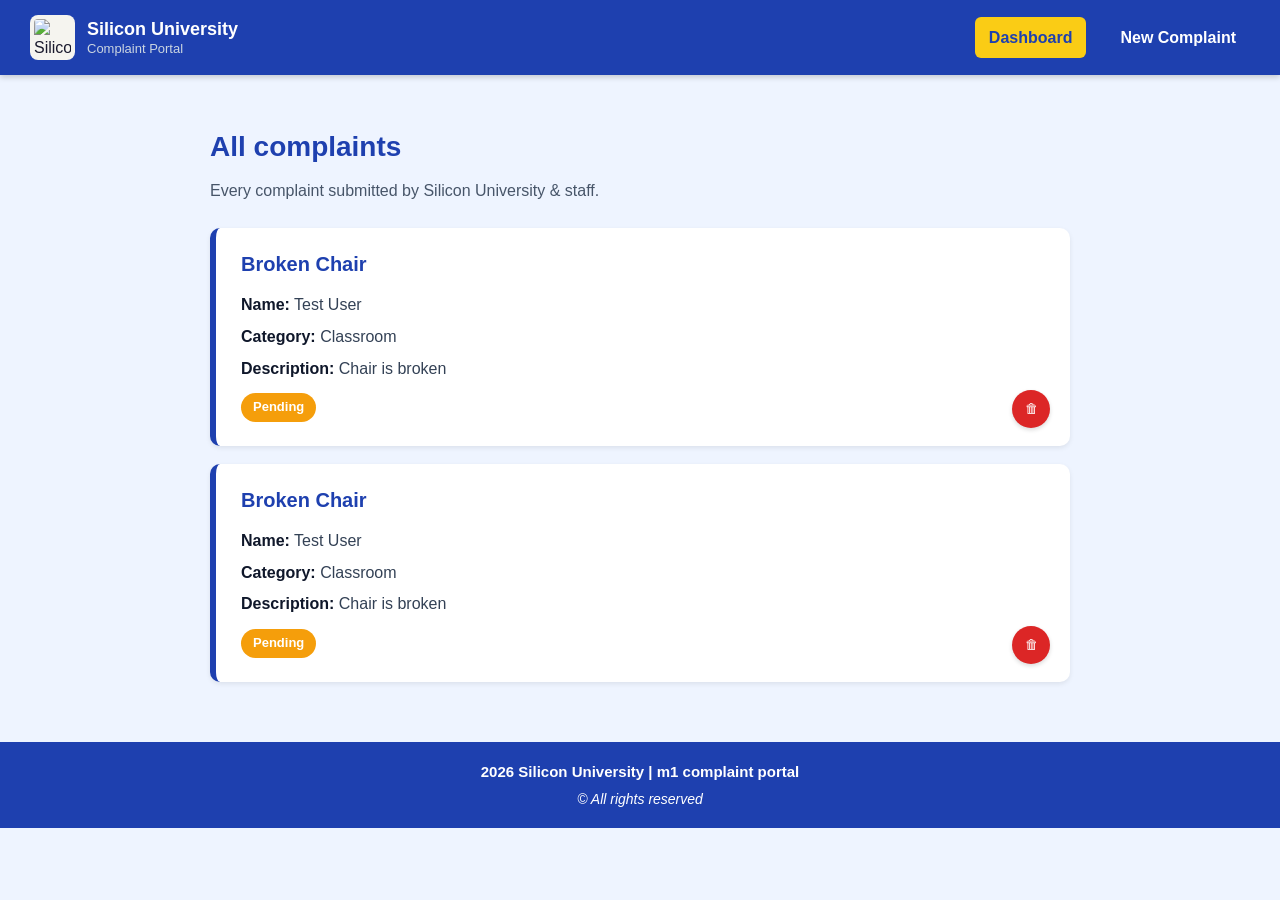
==== index.html @ ccbb4eb6 "Revert "replaced innerHTML with dom's text content" This reverts commit e5e8e9df030dba15512a49da155b" ====
<!doctype html>
<html lang="en">
  <head>
    <meta charset="UTF-8" />
    <meta name="viewport" content="width=device-width, initial-scale=1.0" />
    <title>Dashboard | Silicon University Complaint Portal</title>
    <link rel="stylesheet" href="./css/style.css" />
  </head>
  <body>
    <!-- HEADER -->
    <header class="site-header">
      <a class="brand" href="index.html">
        <img
          src="./images/sit.png"
          alt="Silicon University logo"
          class="brand-logo"
        />
        <div class="brand-text">
          <span class="brand-title">Silicon University</span>
          <span class="brand-sub">Complaint Portal</span>
        </div>
      </a>
      <nav class="site-nav">
        <a href="index.html" class="active">Dashboard</a>
        <a href="add.html">New Complaint</a>
      </nav>
    </header>

    <!-- MAIN -->
    <main class="site-main">
      <h2>All complaints</h2>
      <p class="lead">
        Every complaint submitted by Silicon University &amp; staff.
      </p>

      <div class="complaint-list">
        <article class="complaint-card">
          <h3>Broken Chair</h3>
          <p><b>Name:</b> Test User</p>
          <p><b>Category:</b> Classroom</p>
          <p><b>Description:</b> Chair is broken</p>
          <span class="status status-pending">Pending</span>
          <button class="delete-btn">🗑</button>
        </article>

        <article class="complaint-card">
          <h3>Broken Chair</h3>
          <p><b>Name:</b> Test User</p>
          <p><b>Category:</b> Classroom</p>
          <p><b>Description:</b> Chair is broken</p>
          <span class="status status-pending">Pending</span>
          <button class="delete-btn">🗑</button>
        </article>
      </div>
    </main>

    <!-- FOOTER -->
    <footer class="site-footer">
      <h4>2026 Silicon University | m1 complaint portal</h4>
      <p><em>&copy; All rights reserved</em></p>
    </footer>

    <!-- JS -->
    <script>
      async function loadComplaints() {
        try {
          const response = await fetch(
            "http://localhost:8080/complaintportalm1/complaints",
          );

          // convert response → JSON
          const data = await response.json();

          console.log(data);

          // select container
          const container = document.querySelector(".complaint-list");

          // clear old content
          container.replaceChildren();

          // loop through complaints
          data.forEach((c) => {
            const card = document.createElement("article");
            card.classList.add("complaint-card");

            // title
            const title = document.createElement("h3");
            title.textContent = c.title;

            // name
            const name = document.createElement("p");
            const nameBold = document.createElement("b");
            nameBold.textContent = "Name: ";
            name.appendChild(nameBold);
            name.appendChild(document.createTextNode(c.name));

            // category
            const category = document.createElement("p");
            const categoryBold = document.createElement("b");
            categoryBold.textContent = "Category: ";
            category.appendChild(categoryBold);
            category.appendChild(document.createTextNode(c.category));

            // description
            const description = document.createElement("p");
            const descBold = document.createElement("b");
            descBold.textContent = "Description: ";
            description.appendChild(descBold);
            description.appendChild(document.createTextNode(c.description));

            // status
            const status = document.createElement("span");
            const statusText = c.status || "Pending";
            status.classList.add("status");
            const s = statusText.toLowerCase();
            if (s.includes("resolved")) status.classList.add("status-resolved");
            else if (s.includes("progress"))
              status.classList.add("status-progress");
            else status.classList.add("status-pending");
            status.textContent = statusText;

             // delete button (added to EVERY card)
               const deleteBtn = document.createElement("button");
            deleteBtn.className = "delete-btn";
            deleteBtn.innerHTML = "🗑";

            deleteBtn.onclick = async function () {

              const confirmDelete = confirm("Are you sure you want to delete?");
              if (!confirmDelete) return;

              try {
                const response = await fetch(
                  "http://localhost:8080/complaintportalm1/DeleteComplaintServlet",
                  {
                    method: "POST",
                    headers: {
                      "Content-Type": "application/x-www-form-urlencoded",
                    },
                    body: "title=" + encodeURIComponent(c.title),
                  }
                );

                if (response.ok) {
                  card.remove();
                } else {
                  alert("Delete failed");
                }

              } catch (error) {
                console.log(error);
                alert("Error deleting complaint");
              }
            };
            // append all elements
            card.appendChild(title);
            card.appendChild(name);
            card.appendChild(category);
            card.appendChild(description);
            card.appendChild(status);
            card.appendChild(deleteBtn);

            container.appendChild(card);
          });
        } catch (error) {
          console.error("Error fetching complaints:", error);
        }
      }

      // run when page loads
      loadComplaints();
    </script>
  </body>
</html>
---- css/style.css ----
* {
  margin: 0;
  padding: 0;
  box-sizing: border-box;
}

body {
  font-family: Arial, Helvetica, sans-serif;
  background-color: #eef4ff;
  color: #1a1a2e;
  line-height: 1.6;
}

/* ---------- Header / Navbar ---------- */
.site-header {
  background-color: #1e40af;
  padding: 15px 30px;
  display: flex;
  justify-content: space-between;
  align-items: center;
  box-shadow: 0 2px 6px #00000033;
  flex-wrap: wrap;
  gap: 16px;
}

.brand {
  display: flex;
  align-items: center;
  gap: 12px;
  text-decoration: none;
  color: inherit;
}

.brand-logo {
  width: 45px;
  height: 45px;
  border-radius: 8px;
  object-fit: contain;
  background-color: #f5f4ef;
  padding: 4px;
  flex-shrink: 0;
}

.brand-text {
  display: flex;
  flex-direction: column;
  line-height: 1.2;
}

.brand-title {
  color: #ffffff;
  font-size: 18px;
  font-weight: bold;
  white-space: nowrap;
}

.brand-sub {
  color: #cbd5e1;
  font-size: 13px;
  white-space: nowrap;
}

.site-nav {
  display: flex;
  align-items: center;
}

.site-nav a {
  color: #ffffff;
  text-decoration: none;
  margin-left: 20px;
  font-weight: bold;
  padding: 8px 14px;
  border-radius: 6px;
  transition: background-color 0.2s, color 0.2s;
}

.site-nav a:hover,
.site-nav a.active {
  background-color: #facc15;
  color: #1e40af;
}

/* ---------- Main ---------- */
.site-main {
  max-width: 900px;
  margin: 30px auto;
  padding: 20px;
}

.site-main h2 {
  color: #1e40af;
  font-size: 28px;
  margin-bottom: 8px;
}

.site-main > p.lead {
  color: #475569;
  margin-bottom: 25px;
}

/* ---------- Complaint cards ---------- */
.complaint-list {
  display: flex;
  flex-direction: column;
  gap: 18px;
}

.complaint-card {
  position: relative;
  background-color: #ffffff;
  border-left: 6px solid #1e40af;
  border-radius: 10px;
  padding: 20px 85px 24px 25px;
  min-height: 170px;
  box-shadow: 0 2px 5px #00000014;
  transition: box-shadow 0.2s;
}

.complaint-card:hover {
  box-shadow: 0 4px 12px #00000026;
}

.complaint-card h3 {
  color: #1e40af;
  font-size: 20px;
  margin-bottom: 12px;
}

.complaint-card p {
  margin-bottom: 6px;
  color: #334155;
}

.complaint-card p b {
  color: #0f172a;
}

/* ---------- Delete button ---------- */

.delete-btn {
  position: absolute;
  bottom: 18px;
  right: 20px;
  display: inline-flex;
  align-items: center;
  justify-content: center;
  width: 38px;
  height: 38px;
  border: none;
  border-radius: 50%;
  background-color: #dc2626;
  color: #ffffff;
  cursor: pointer;
  box-shadow: 0 2px 4px #00000026;
  transition: background-color 0.2s, transform 0.1s;
}

.delete-btn:hover {
  background-color: darkred;
  transform: scale(1.05);
}

/* ---------- Status badges ---------- */
.status {
  display: inline-block;
  padding: 4px 12px;
  border-radius: 20px;
  font-size: 13px;
  font-weight: bold;
  color: #ffffff;
  margin-top: 6px;
}

.status-pending {
  background-color: #f59e0b;
}

.status-progress {
  background-color: #3b82f6;
}

.status-resolved {
  background-color: #16a34a;
}

/* ---------- Form (for add.html) ---------- */
.form-box {
  background-color: #ffffff;
  padding: 30px;
  border-radius: 12px;
  box-shadow: 0 3px 10px #00000022;
  border-top: 6px solid #facc15;
}

.form-box h2 {
  color: #1e40af;
  margin-bottom: 5px;
}

.form-box .info {
  color: #64748b;
  margin-bottom: 20px;
}

label {
  display: block;
  margin-top: 15px;
  margin-bottom: 6px;
  font-weight: bold;
  color: #1e293b;
}

input[type="text"],
input[type="email"],
select,
textarea {
  width: 100%;
  padding: 10px 12px;
  border: 2px solid #cbd5e1;
  border-radius: 8px;
  font-size: 15px;
  font-family: Arial, sans-serif;
  background-color: #f8fafc;
}

input:focus,
select:focus,
textarea:focus {
  border-color: #1e40af;
  outline: none;
  background-color: #ffffff;
}

textarea {
  height: 110px;
  resize: vertical;
}

/* ---------- Buttons ---------- */
.btn {
  background-color: #1e40af;
  color: #ffffff;
  padding: 12px 25px;
  font-size: 16px;
  font-weight: bold;
  border: none;
  border-radius: 8px;
  cursor: pointer;
  margin-top: 20px;
}

.btn:hover {
  background-color: #facc15;
  color: #1e40af;
}

.btn-secondary {
  background-color: #e2e8f0;
  color: #1e293b;
  padding: 12px 25px;
  font-size: 16px;
  border: none;
  border-radius: 8px;
  cursor: pointer;
  margin-top: 20px;
  margin-left: 10px;
}

.btn-secondary:hover {
  background-color: #cbd5e1;
}

/* ---------- Footer ---------- */
.site-footer {
  background-color: #1e40af;
  color: #ffffff;
  text-align: center;
  padding: 18px;
  margin-top: 40px;
  font-size: 14px;
}

.site-footer h4 {
  font-size: 15px;
  margin-bottom: 4px;
}

.site-footer a {
  color: #facc15;
  text-decoration: none;
}
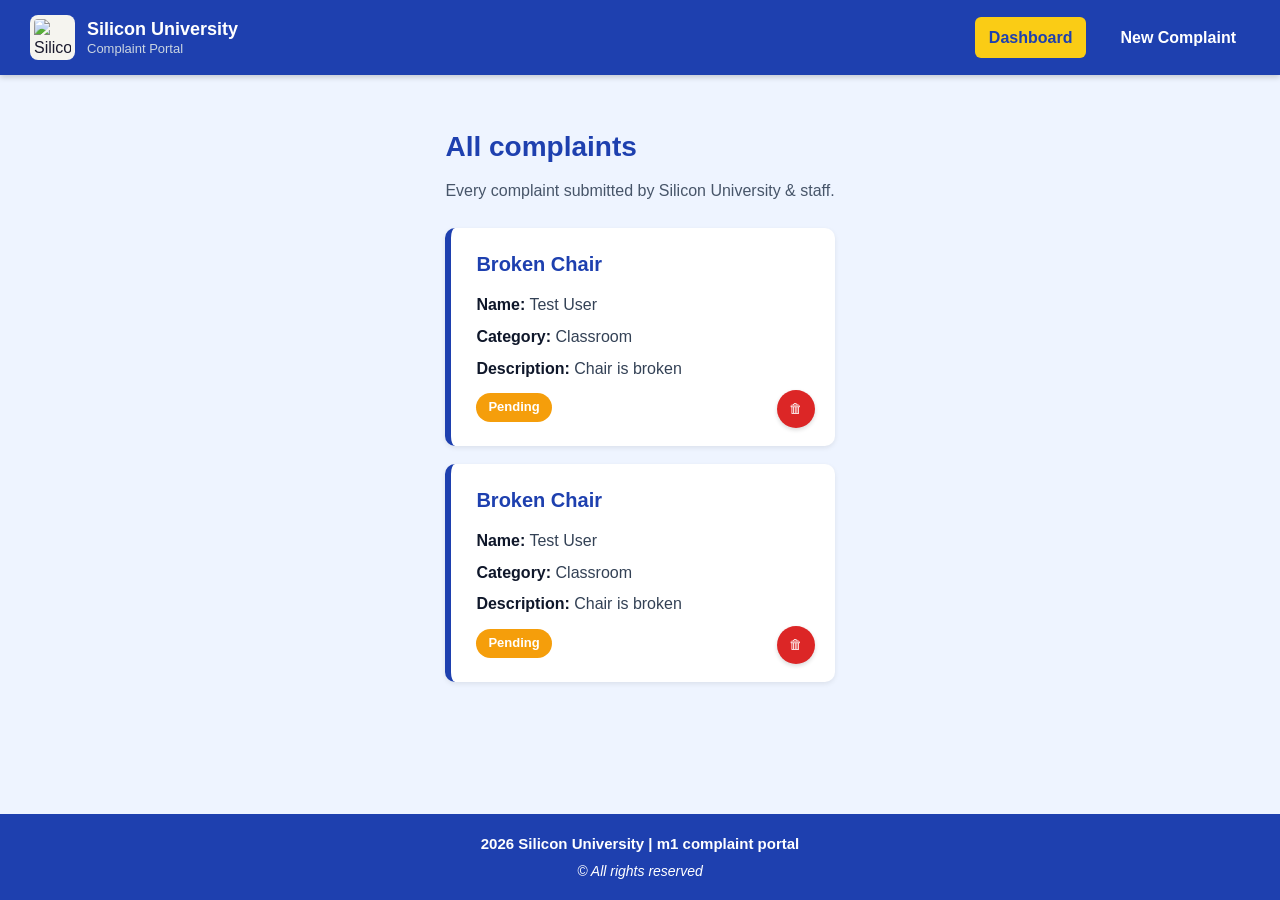
==== commit 8d9cea47: "update: index and css for updateComplaintServlet" ====
--- a/index.html
+++ b/index.html
@@ -109,26 +109,59 @@
             description.appendChild(descBold);
             description.appendChild(document.createTextNode(c.description));
 
-            // status
-            const status = document.createElement("span");
-            const statusText = c.status || "Pending";
-            status.classList.add("status");
-            const s = statusText.toLowerCase();
-            if (s.includes("resolved")) status.classList.add("status-resolved");
-            else if (s.includes("progress"))
+            // status dropdown
+           const status = document.createElement("select");
+
+            status.className = "status-select";
+            status.title = "Change Status";
+
+            const op1 = document.createElement("option");
+            op1.value = "Pending";
+            op1.textContent = "Pending";
+
+            const op2 = document.createElement("option");
+            op2.value = "In-Progress";
+            op2.textContent = "In-Progress";
+
+            const op3 = document.createElement("option");
+            op3.value = "Resolved";
+            op3.textContent = "Resolved";
+
+            status.appendChild(op1);
+            status.appendChild(op2);
+            status.appendChild(op3);
+
+            status.value = c.status || "Pending";
+
+            if (status.value === "Pending") {
+              status.classList.add("status-pending");
+            }
+            else if (status.value === "In-Progress") {
               status.classList.add("status-progress");
-            else status.classList.add("status-pending");
-            status.textContent = statusText;
-
-             // delete button (added to EVERY card)
-               const deleteBtn = document.createElement("button");
+            }
+            else {
+              status.classList.add("status-resolved");
+            }
+
+            status.onchange = function () {
+              changeStatus(this);
+            };
+
+            // delete button (added to EVERY card)
+            const deleteBtn = document.createElement("button");
             deleteBtn.className = "delete-btn";
-            deleteBtn.innerHTML = "🗑";
+
+            const icon = document.createElement("span");
+            icon.textContent = "🗑";
+
+            deleteBtn.appendChild(icon);
 
             deleteBtn.onclick = async function () {
-
               const confirmDelete = confirm("Are you sure you want to delete?");
-              if (!confirmDelete) return;
+
+              if (!confirmDelete) {
+                return;
+              }
 
               try {
                 const response = await fetch(
@@ -138,16 +171,17 @@
                     headers: {
                       "Content-Type": "application/x-www-form-urlencoded",
                     },
-                    body: "title=" + encodeURIComponent(c.title),
-                  }
+                    body: "id=" + c.id,
+                  },
                 );
 
-                if (response.ok) {
-                  card.remove();
+                const result = await response.text();
+
+                if (result === "success") {
+                  loadComplaints();
                 } else {
                   alert("Delete failed");
                 }
-
               } catch (error) {
                 console.log(error);
                 alert("Error deleting complaint");
@@ -170,6 +204,22 @@
 
       // run when page loads
       loadComplaints();
+      function changeStatus(selectBox) {
+      const value = selectBox.value;
+      selectBox.classList.remove(
+        "status-pending",
+        "status-progress",
+        "status-resolved"
+      );
+
+      if (value === "Pending") {
+        selectBox.classList.add("status-pending");
+      } else if (value === "In-Progress") {
+        selectBox.classList.add("status-progress");
+      } else {
+        selectBox.classList.add("status-resolved");
+      }
+    }
     </script>
   </body>
 </html>
--- a/css/style.css
+++ b/css/style.css
@@ -9,6 +9,9 @@
   background-color: #eef4ff;
   color: #1a1a2e;
   line-height: 1.6;
+  display: flex;
+  flex-direction: column;
+  min-height: 100vh;
 }
 
 /* ---------- Header / Navbar ---------- */
@@ -72,7 +75,9 @@
   font-weight: bold;
   padding: 8px 14px;
   border-radius: 6px;
-  transition: background-color 0.2s, color 0.2s;
+  transition:
+    background-color 0.2s,
+    color 0.2s;
 }
 
 .site-nav a:hover,
@@ -86,6 +91,7 @@
   max-width: 900px;
   margin: 30px auto;
   padding: 20px;
+  flex: 1;
 }
 
 .site-main h2 {
@@ -153,7 +159,9 @@
   color: #ffffff;
   cursor: pointer;
   box-shadow: 0 2px 4px #00000026;
-  transition: background-color 0.2s, transform 0.1s;
+  transition:
+    background-color 0.2s,
+    transform 0.1s;
 }
 
 .delete-btn:hover {
@@ -291,3 +299,32 @@
   text-decoration: none;
 }
 
+/* status dropdown */
+.status-select{
+  padding: 6px 12px;
+  border: none;
+  border-radius: 20px;
+  font-size: 13px;
+  font-weight: bold;
+  color: white;
+  cursor: pointer;
+  width: 140px;
+  margin-top: 6px;
+}
+
+.status-select option{
+  color: black;
+  background: white;
+}
+
+.status-pending{
+  background-color: #f59e0b;
+}
+
+.status-progress{
+  background-color: #3b82f6;
+}
+
+.status-resolved{
+  background-color: #16a34a;
+}
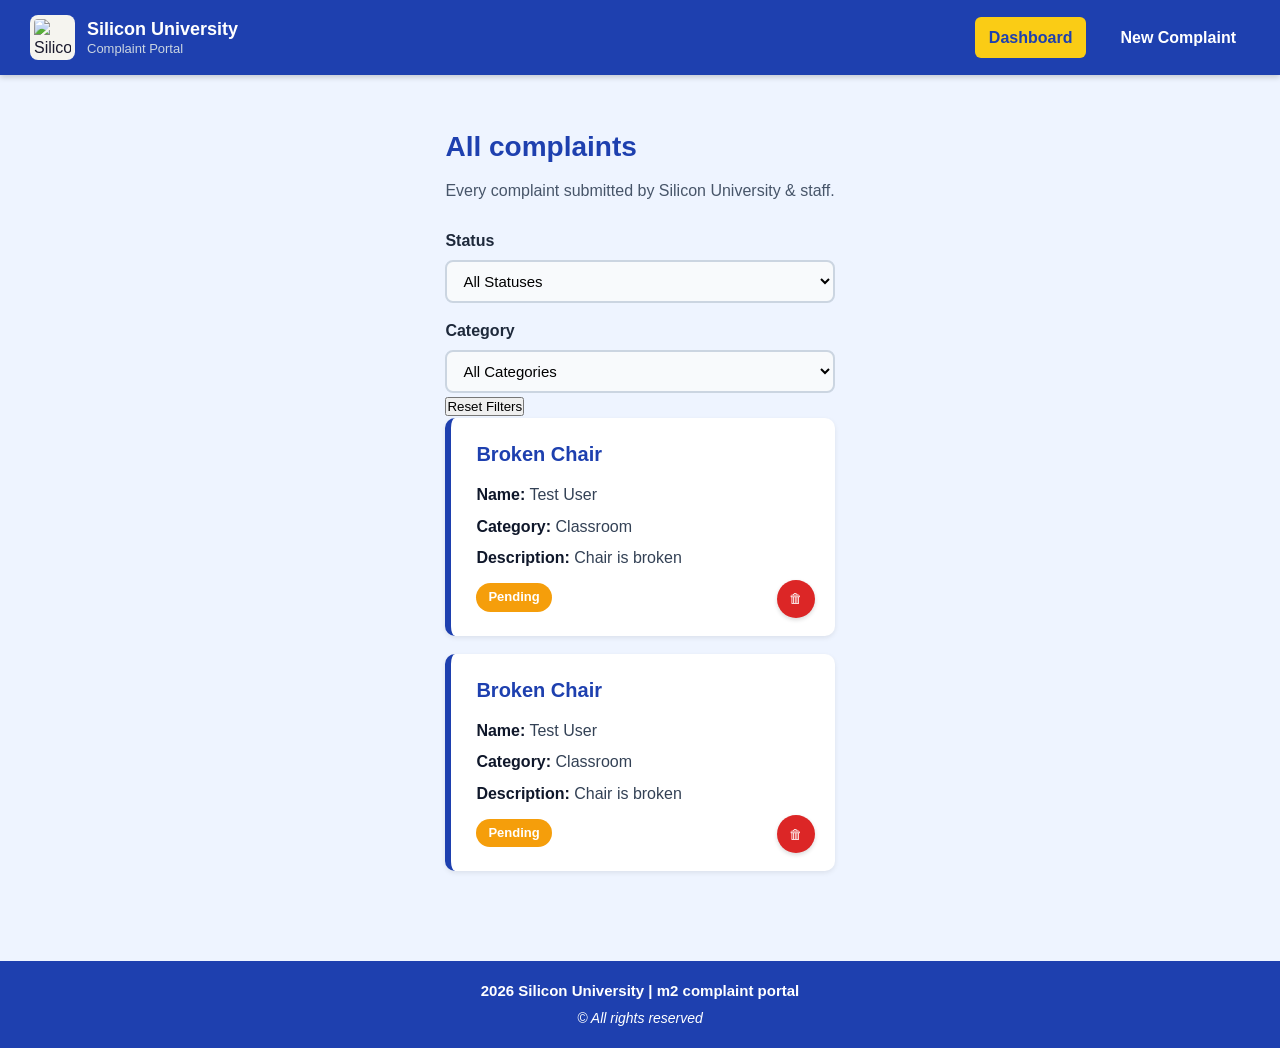
==== commit e2d4d3e7: "feat : implement complaint filtering and count display" ====
--- a/index.html
+++ b/index.html
@@ -33,6 +33,38 @@
         Every complaint submitted by Silicon University &amp; staff.
       </p>
 
+      <!-- FILTER BAR -->
+      <div class="filter-bar">
+        <div class="filter-group">
+          <label for="filter-status">Status</label>
+          <select id="filter-status">
+            <option value="">All Statuses</option>
+            <option value="pending">Pending</option>
+            <option value="in progress">In Progress</option>
+            <option value="resolved">Resolved</option>
+          </select>
+        </div>
+
+        <div class="filter-group">
+          <label for="filter-category">Category</label>
+          <select id="filter-category">
+            <option value="">All Categories</option>
+            <option value="Classroom">Classroom</option>
+            <option value="Hostel">Hostel</option>
+            <option value="Cafeteria">Cafeteria</option>
+            <option value="Library">Library</option>
+            <option value="Transport">Transport</option>
+            <option value="Other">Other</option>
+          </select>
+        </div>
+
+        <button class="btn-reset" id="reset-filters">Reset Filters</button>
+      </div>
+
+      <!-- COMPLAINT COUNT -->
+      <p class="filter-count" id="filter-count"></p>
+
+      <!-- COMPLAINT CONTAINER -->
       <div class="complaint-list">
         <article class="complaint-card">
           <h3>Broken Chair</h3>
@@ -56,170 +88,184 @@
 
     <!-- FOOTER -->
     <footer class="site-footer">
-      <h4>2026 Silicon University | m1 complaint portal</h4>
+      <h4>2026 Silicon University | m2 complaint portal</h4>
       <p><em>&copy; All rights reserved</em></p>
     </footer>
 
     <!-- JS -->
     <script>
+      let allComplaints = [];
+
+      //API CALL
       async function loadComplaints() {
         try {
           const response = await fetch(
             "http://localhost:8080/complaintportalm1/complaints",
           );
 
-          // convert response → JSON
-          const data = await response.json();
-
-          console.log(data);
-
-          // select container
-          const container = document.querySelector(".complaint-list");
-
-          // clear old content
-          container.replaceChildren();
-
-          // loop through complaints
-          data.forEach((c) => {
-            const card = document.createElement("article");
-            card.classList.add("complaint-card");
-
-            // title
-            const title = document.createElement("h3");
-            title.textContent = c.title;
-
-            // name
-            const name = document.createElement("p");
-            const nameBold = document.createElement("b");
-            nameBold.textContent = "Name: ";
-            name.appendChild(nameBold);
-            name.appendChild(document.createTextNode(c.name));
-
-            // category
-            const category = document.createElement("p");
-            const categoryBold = document.createElement("b");
-            categoryBold.textContent = "Category: ";
-            category.appendChild(categoryBold);
-            category.appendChild(document.createTextNode(c.category));
-
-            // description
-            const description = document.createElement("p");
-            const descBold = document.createElement("b");
-            descBold.textContent = "Description: ";
-            description.appendChild(descBold);
-            description.appendChild(document.createTextNode(c.description));
-
-            // status dropdown
-           const status = document.createElement("select");
-
-            status.className = "status-select";
-            status.title = "Change Status";
-
-            const op1 = document.createElement("option");
-            op1.value = "Pending";
-            op1.textContent = "Pending";
-
-            const op2 = document.createElement("option");
-            op2.value = "In-Progress";
-            op2.textContent = "In-Progress";
-
-            const op3 = document.createElement("option");
-            op3.value = "Resolved";
-            op3.textContent = "Resolved";
-
-            status.appendChild(op1);
-            status.appendChild(op2);
-            status.appendChild(op3);
-
-            status.value = c.status || "Pending";
-
-            if (status.value === "Pending") {
-              status.classList.add("status-pending");
-            }
-            else if (status.value === "In-Progress") {
-              status.classList.add("status-progress");
-            }
-            else {
-              status.classList.add("status-resolved");
-            }
-
-            status.onchange = function () {
-              changeStatus(this);
-            };
-
-            // delete button (added to EVERY card)
-            const deleteBtn = document.createElement("button");
-            deleteBtn.className = "delete-btn";
-
-            const icon = document.createElement("span");
-            icon.textContent = "🗑";
-
-            deleteBtn.appendChild(icon);
-
-            deleteBtn.onclick = async function () {
-              const confirmDelete = confirm("Are you sure you want to delete?");
-
-              if (!confirmDelete) {
-                return;
-              }
-
-              try {
-                const response = await fetch(
-                  "http://localhost:8080/complaintportalm1/DeleteComplaintServlet",
-                  {
-                    method: "POST",
-                    headers: {
-                      "Content-Type": "application/x-www-form-urlencoded",
-                    },
-                    body: "id=" + c.id,
-                  },
-                );
-
-                const result = await response.text();
-
-                if (result === "success") {
-                  loadComplaints();
-                } else {
-                  alert("Delete failed");
-                }
-              } catch (error) {
-                console.log(error);
-                alert("Error deleting complaint");
-              }
-            };
-            // append all elements
-            card.appendChild(title);
-            card.appendChild(name);
-            card.appendChild(category);
-            card.appendChild(description);
-            card.appendChild(status);
-            card.appendChild(deleteBtn);
-
-            container.appendChild(card);
-          });
+          // convert response → JSON & store in list
+          allComplaints = await response.json();
+          applyFilters();
+
+          console.log(allComplaints);
         } catch (error) {
           console.error("Error fetching complaints:", error);
         }
       }
 
+      // RENDER FUNCTION
+      function renderComplaints(data) {
+        // select container
+        const container = document.querySelector(".complaint-list");
+
+        // clear old content
+        container.replaceChildren();
+
+        // loop through complaints
+        data.forEach((c) => {
+          const card = document.createElement("article");
+          card.classList.add("complaint-card");
+
+          // title
+          const title = document.createElement("h3");
+          title.textContent = c.title;
+
+          // name
+          const name = document.createElement("p");
+          const nameBold = document.createElement("b");
+          nameBold.textContent = "Name: ";
+          name.appendChild(nameBold);
+          name.appendChild(document.createTextNode(c.name));
+
+          // category
+          const category = document.createElement("p");
+          const categoryBold = document.createElement("b");
+          categoryBold.textContent = "Category: ";
+          category.appendChild(categoryBold);
+          category.appendChild(document.createTextNode(c.category));
+
+          // description
+          const description = document.createElement("p");
+          const descBold = document.createElement("b");
+          descBold.textContent = "Description: ";
+          description.appendChild(descBold);
+          description.appendChild(document.createTextNode(c.description));
+
+          // status
+          const status = document.createElement("span");
+          const statusText = c.status || "Pending";
+          status.classList.add("status");
+          const s = statusText.toLowerCase();
+          if (s.includes("resolved")) status.classList.add("status-resolved");
+          else if (s.includes("progress"))
+            status.classList.add("status-progress");
+          else status.classList.add("status-pending");
+          status.textContent = statusText;
+
+          // delete button (added to EVERY card)
+          const deleteBtn = document.createElement("button");
+          deleteBtn.className = "delete-btn";
+
+          const icon = document.createElement("span");
+          icon.textContent = "🗑";
+
+          deleteBtn.appendChild(icon);
+
+          deleteBtn.onclick = async function () {
+            const confirmDelete = confirm("Are you sure you want to delete?");
+
+            if (!confirmDelete) {
+              return;
+            }
+
+            try {
+              const response = await fetch(
+                "http://localhost:8080/complaintportalm1/DeleteComplaintServlet",
+                {
+                  method: "POST",
+                  headers: {
+                    "Content-Type": "application/x-www-form-urlencoded",
+                  },
+                  body: "id=" + c.id,
+                },
+              );
+
+              const result = await response.text();
+
+              if (result === "success") {
+                loadComplaints();
+              } else {
+                alert("Delete failed");
+              }
+            } catch (error) {
+              console.log(error);
+              alert("Error deleting complaint");
+            }
+          };
+          // append all elements
+          card.appendChild(title);
+          card.appendChild(name);
+          card.appendChild(category);
+          card.appendChild(description);
+          card.appendChild(status);
+          card.appendChild(deleteBtn);
+
+          container.appendChild(card);
+
+          // FILTER COUNT
+          const countEl = document.querySelector("#filter-count");
+
+          const total = allComplaints.length;
+          const shown = data.length;
+
+          if (shown === total) {
+            countEl.textContent = `Showing all ${total} complaint${total !== 1 ? "s" : ""}`;
+          } else {
+            countEl.textContent = `Showing ${shown} of ${total} complaint${total !== 1 ? "s" : ""}`;
+          }
+        });
+      }
+
+      // FILTER FUNCTION
+      function applyFilters() {
+        const statusFilter = document
+          .querySelector("#filter-status")
+          .value.toLowerCase();
+        const categoryFilter = document
+          .querySelector("#filter-category")
+          .value.toLowerCase();
+
+        const filtered = allComplaints.filter((c) => {
+          const matchStatus =
+            !statusFilter ||
+            (c.status || "pending").toLowerCase() === statusFilter;
+
+          const matchCategory =
+            !categoryFilter ||
+            (c.category || "").toLowerCase() === categoryFilter;
+
+          return matchStatus && matchCategory;
+        });
+
+        renderComplaints(filtered);
+      }
+
+      //EVENT LISTENERS
+      document
+        .querySelector("#filter-status")
+        .addEventListener("change", applyFilters);
+      document
+        .querySelector("#filter-category")
+        .addEventListener("change", applyFilters);
+
+      document.querySelector("#reset-filters").addEventListener("click", () => {
+        document.querySelector("#filter-status").value = "";
+        document.querySelector("#filter-category").value = "";
+        applyFilters();
+      });
+
       // run when page loads
       loadComplaints();
-      function changeStatus(selectBox) {
-      const value = selectBox.value;
-      selectBox.classList.remove(
-        "status-pending",
-        "status-progress",
-        "status-resolved"
-      );
-
-      if (value === "Pending") {
-        selectBox.classList.add("status-pending");
-      } else if (value === "In-Progress") {
-        selectBox.classList.add("status-progress");
-      } else {
-        selectBox.classList.add("status-resolved");
-      }
-    }
     </script>
   </body>
 </html>
